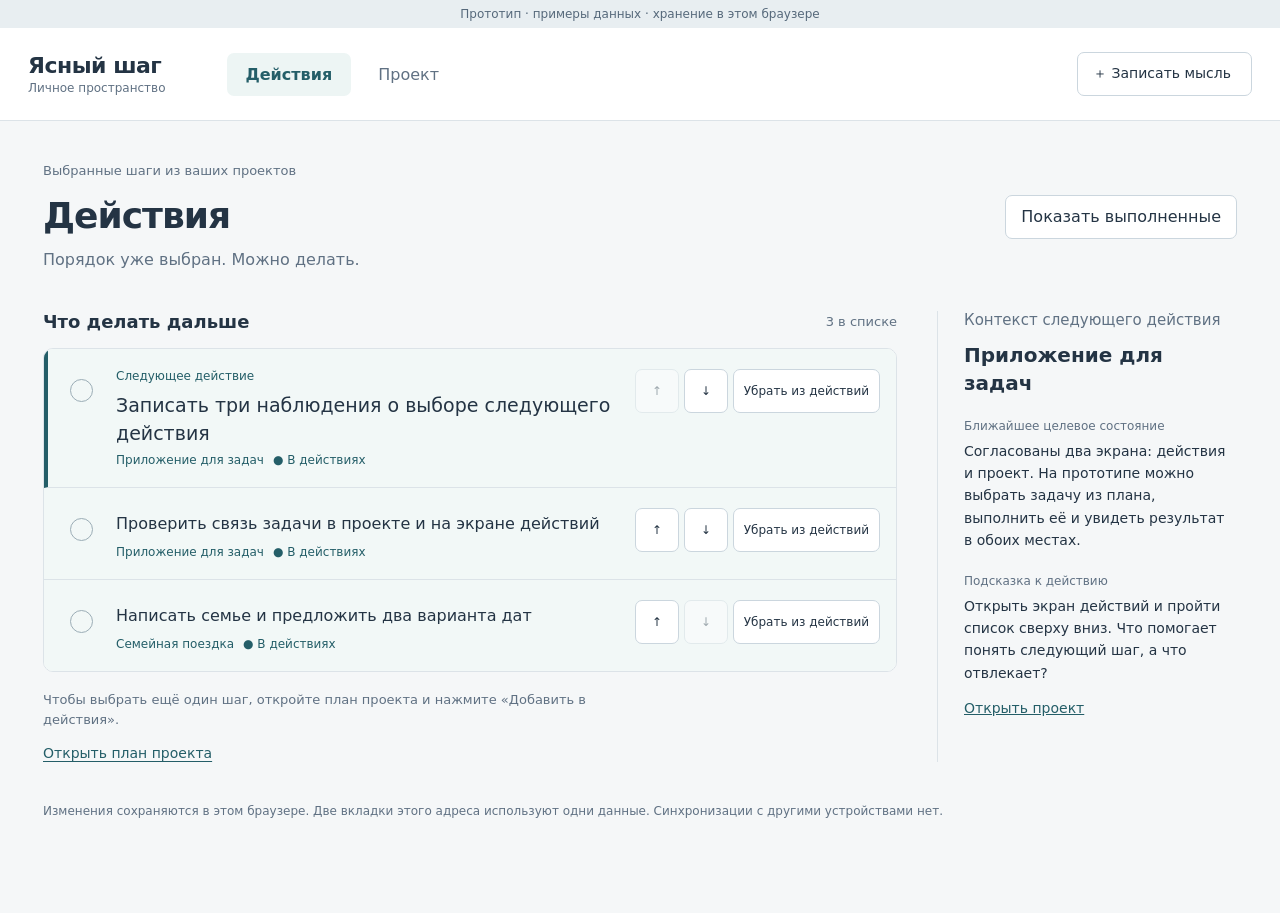
==== deliverables/clear-step/actions.html @ dcada61d "feat: replace broad concept with linked actions and project screens" ====
<!doctype html>
<html lang="ru">
<head><meta charset="utf-8"><meta name="viewport" content="width=device-width,initial-scale=1"><title>Действия — Ясный шаг</title><link rel="stylesheet" href="screen.css"></head>
<body data-screen="actions">
  <div class="demo">Прототип · примеры данных · хранение в этом браузере</div>
  <header class="app-header"><a class="brand" href="actions.html">Ясный шаг<span>Личное пространство</span></a><nav aria-label="Экраны прототипа"><a href="actions.html" aria-current="page">Действия</a><a href="project.html">Проект</a></nav><button type="button" data-action="capture" class="capture">＋ Записать мысль <span id="inbox-count"></span></button></header>
  <main>
    <div class="page-heading"><div><p class="eyebrow">Выбранные шаги из ваших проектов</p><h1>Действия</h1><p class="intro">Порядок уже выбран. Можно делать.</p></div><button type="button" id="toggle-done" data-action="toggle-done" aria-pressed="false">Показать выполненные</button></div>
    <div class="actions-layout"><section aria-label="Рабочая очередь"><div class="list-heading"><h2 id="queue-title">Что делать дальше</h2><span id="queue-count"></span></div><div id="action-list"></div><p class="footnote">Чтобы выбрать ещё один шаг, откройте план проекта и нажмите «Добавить в действия».</p><a class="text-link" href="project.html#plan">Открыть план проекта</a></section><aside class="context" aria-label="Контекст выбранного действия"><div id="action-context"></div></aside></div>
    <p id="storage-note" class="storage-note"></p>
  </main>
  <dialog id="task-dialog" aria-labelledby="task-dialog-title"><div id="task-dialog-content"></div></dialog>
  <dialog id="capture-dialog" aria-labelledby="capture-title"><div class="dialog-heading"><h2 id="capture-title">Записать мысль</h2><button type="button" data-action="close-capture" aria-label="Закрыть">×</button></div><form id="capture-form"><label>Что нужно сохранить?<textarea name="text" required maxlength="2000" placeholder="Можно пока не решать, что с этим делать"></textarea></label><div class="form-actions"><button class="primary" type="submit">Сохранить во входящие</button></div></form><p class="footnote">Запись сохраняется отдельно. Она не становится действием автоматически.</p><details><summary id="inbox-summary">Записанные мысли</summary><div id="inbox-list"></div></details></dialog>
  <div class="feedback" role="status" aria-live="polite" hidden><span id="feedback-text"></span><button type="button" data-action="undo" hidden>Отменить</button></div>
  <script src="screen.js"></script>
</body>
</html>
---- deliverables/clear-step/screen.css ----
:root{font-family:"Segoe UI",system-ui,-apple-system,sans-serif;color:#243444;background:#f5f7f8;--ink:#243444;--muted:#607183;--line:#dce3e8;--accent:#245e68;--soft:#edf5f4;--paper:#fff}*{box-sizing:border-box}body{margin:0}button,input,textarea,select{font:inherit}button,a{-webkit-tap-highlight-color:transparent}button{min-height:44px;padding:10px 15px;border:1px solid #cbd6de;border-radius:7px;background:white;color:var(--ink);cursor:pointer;font-weight:500}button:hover{background:#f1f6f7;border-color:#a1b4bd}button:disabled{opacity:.4;cursor:default}button.primary{background:var(--accent);border-color:var(--accent);color:white}button.primary:hover{background:#194a53}a{color:var(--accent)}:focus-visible{outline:3px solid #b97622;outline-offset:3px}h1,h2,h3,p{margin-top:0}h1{font-size:36px;letter-spacing:-1px;font-weight:600;margin-bottom:10px;line-height:1.2}h2{font-size:18px;font-weight:600;margin-bottom:12px}h3{font-size:16px;font-weight:600}p{line-height:1.6}small{font-size:13px;color:var(--muted)}.demo{text-align:center;padding:7px 15px;font-size:12px;background:#e8eef1;color:#56697b}.app-header{display:flex;align-items:center;gap:36px;padding:24px max(28px,calc((100vw - 1250px)/2));border-bottom:1px solid var(--line);background:white}.brand{color:var(--ink);font-size:22px;font-weight:650;text-decoration:none;letter-spacing:-.5px;white-space:nowrap}.brand span{display:block;font-size:12px;font-weight:400;color:var(--muted);letter-spacing:0;margin-top:3px}.app-header nav{display:flex;gap:8px;margin-left:25px}.app-header nav a{padding:12px 19px;text-decoration:none;color:var(--muted);border-radius:7px}.app-header nav a[aria-current=page]{color:var(--accent);background:var(--soft);font-weight:600}.capture{margin-left:auto;font-size:14px;background:transparent}.capture span{font-size:12px;margin-left:5px}main{max-width:1250px;margin:auto;padding:40px 28px 80px}.page-heading{display:flex;align-items:center;justify-content:space-between;gap:20px;margin-bottom:38px}.eyebrow{font-size:13px;color:var(--muted);margin-bottom:12px}.intro{font-size:16px;color:var(--muted);margin:0}.status-label{display:inline-block;margin-left:10px;padding:3px 8px;background:#e5f0e9;color:#386247;border-radius:5px;font-size:12px}.actions-layout{display:grid;grid-template-columns:minmax(0,1fr) 300px;gap:40px}.list-heading{display:flex;justify-content:space-between;align-items:center;gap:15px;margin-bottom:16px}.list-heading h2{margin:0}.list-heading>span{font-size:13px;color:var(--muted)}.list-heading .footnote{margin:8px 0 0}.task-list{background:white;border:1px solid var(--line);border-radius:10px;overflow:hidden}.task-row{display:flex;align-items:start;gap:12px;padding:20px 16px;border-bottom:1px solid var(--line);position:relative}.task-row:last-child{border-bottom:0}.task-row.current{background:var(--soft);border-left:4px solid var(--accent);padding-left:12px}.task-row.in-actions{background:#f2f8f7}.task-row.completed .task-title{text-decoration:line-through;color:var(--muted)}.check-button{width:44px;min-width:44px;height:44px;border:0;padding:10px;background:transparent}.check-button span{display:block;width:23px;height:23px;border:1.5px solid #9badb6;border-radius:50%;font-size:14px;line-height:20px;color:var(--accent)}.check-button:hover{background:#e3edee}.task-body{flex:1;min-width:0}.task-title{display:block;padding:0;min-height:32px;text-align:left;border:0;background:transparent;border-radius:2px;font-size:16px;font-weight:500;line-height:1.5;overflow-wrap:anywhere}.task-title:hover{background:transparent;color:var(--accent)}.current .task-title{font-size:19px}.task-meta{display:flex;gap:9px;flex-wrap:wrap;margin-top:5px;font-size:12px;color:var(--muted);align-items:center}.task-meta a{text-decoration:none}.task-state{font-size:12px;color:var(--accent);display:inline-flex;gap:5px;align-items:center}.row-controls{display:flex;gap:5px;align-items:center;flex-wrap:wrap}.row-controls button{font-size:12px;padding:8px 10px}.row-controls .order{padding:8px;min-width:36px}.row-label{font-size:12px;color:var(--accent);margin-bottom:8px}.footnote{font-size:13px;color:var(--muted);line-height:1.6;margin:18px 0 12px;max-width:75ch}.text-link{font-size:14px;text-underline-offset:3px}.context{border-left:1px solid var(--line);padding-left:26px}.context h2{font-size:15px;color:var(--muted);font-weight:500}.context h3{font-size:20px;line-height:1.4;margin:12px 0 22px}.context .context-label{display:block;color:var(--muted);font-size:12px;margin:22px 0 7px}.context p{font-size:14px}.context a{font-size:14px}.project-direction{display:grid;grid-template-columns:1fr 1fr;gap:34px;border-bottom:1px solid var(--line);padding-bottom:28px;margin-bottom:27px}.project-direction h2{font-size:14px;color:var(--muted);font-weight:500}.project-direction p{font-size:21px;line-height:1.5;margin:0;max-width:43ch;white-space:pre-wrap;overflow-wrap:anywhere}.target{border-left:3px solid #9cbfbc;padding-left:23px}.next-step{display:grid;grid-template-columns:230px minmax(0,1fr);gap:24px;padding:25px;background:var(--soft);border-radius:9px;margin-bottom:38px}.next-label h2{margin-bottom:6px;font-size:15px}.next-label small{font-size:12px}.next-step .task-title{font-size:20px}.next-step p{margin-bottom:0}.next-step .row-controls{margin-top:12px}.project-workspace{display:grid;grid-template-columns:minmax(0,1fr) 285px;gap:38px}.materials{padding-left:25px;border-left:1px solid var(--line)}.materials h2{font-size:16px;margin-bottom:20px}.materials p,.materials li{font-size:14px;line-height:1.6;color:var(--muted)}.materials ul{padding-left:19px}.materials details{padding:15px 0;border-bottom:1px solid var(--line)}summary{cursor:pointer;min-height:34px;line-height:1.5;font-size:14px}.completed-plan{margin-top:25px}.empty{padding:28px;background:white;border:1px dashed #b6c7cf;border-radius:9px}.empty h2{font-size:20px}.empty p{font-size:14px;color:var(--muted)}.storage-note{margin-top:40px;font-size:12px;color:var(--muted)}.storage-note.warning{color:#815523;background:#fbf3df;padding:12px 15px;border-radius:6px}dialog{color:var(--ink);border:1px solid var(--line);border-radius:12px;padding:28px;width:min(600px,calc(100% - 28px));max-height:90vh;overflow:auto;box-shadow:0 20px 70px #142b3c28}dialog::backdrop{background:#122a3d66}.dialog-heading{display:flex;align-items:start;justify-content:space-between;gap:20px;margin-bottom:12px}.dialog-heading button{font-size:23px;line-height:1;width:44px;min-width:44px;border:0;margin-top:-10px;margin-right:-10px}.dialog-heading h2{font-size:23px;line-height:1.3;margin:0}.dialog-project{font-size:13px;color:var(--muted);margin-bottom:22px}label{display:block;font-size:14px;color:#40556a;margin:18px 0}input,textarea,select{display:block;width:100%;margin-top:8px;padding:11px 12px;border:1px solid #b3c1cd;border-radius:7px;background:white;color:var(--ink);font-size:16px}textarea{min-height:110px;resize:vertical;line-height:1.6}.form-actions{display:flex;justify-content:flex-end;gap:10px;flex-wrap:wrap;margin-top:22px}.task-options{display:flex;gap:8px;flex-wrap:wrap;border-top:1px solid var(--line);margin-top:20px;padding-top:20px}.form-error{font-size:14px;color:#a23e2c}.feedback{position:fixed;bottom:22px;left:50%;transform:translateX(-50%);background:#233e4a;color:white;padding:13px 18px;border-radius:9px;max-width:min(750px,calc(100vw - 30px));z-index:20;box-shadow:0 6px 24px #122a3d22;font-size:14px;line-height:1.5}.feedback button{margin-left:12px;background:transparent;border-color:#78929d;color:white;min-height:38px;padding:6px 12px}.inbox-item{border-bottom:1px solid var(--line);padding:12px 0;font-size:14px;white-space:pre-wrap;overflow-wrap:anywhere}
@media(max-width:1050px){.app-header{padding:20px 25px;gap:20px}.app-header nav{margin-left:0}.actions-layout{grid-template-columns:minmax(0,1fr) 240px;gap:25px}.context{padding-left:20px}.project-workspace{grid-template-columns:1fr}.materials{padding:25px 0 0;border-left:0;border-top:1px solid var(--line)}.row-controls .order{display:none}.next-step{grid-template-columns:200px 1fr}}
@media(max-width:760px){main{padding:28px 18px 100px}.app-header{padding:16px 18px;gap:12px;flex-wrap:wrap}.brand{font-size:20px}.brand span{font-size:11px}.app-header nav{order:3;width:100%;border-top:1px solid var(--line);padding-top:10px;margin-top:5px}.app-header nav a{padding:9px 16px}.capture{font-size:12px;padding:9px 10px}.demo{font-size:11px}h1{font-size:30px}.page-heading{align-items:start;flex-direction:column;margin-bottom:27px}.page-heading>button{font-size:13px}.actions-layout{grid-template-columns:1fr}.context{padding:22px 0 0;border-left:0;border-top:1px solid var(--line)}.task-row{padding:17px 10px;gap:8px;flex-wrap:wrap}.task-row.current{padding-left:6px}.task-title{font-size:15px}.current .task-title{font-size:17px}.task-body{min-width:calc(100% - 60px)}.row-controls{margin-left:52px}.row-controls .order{display:inline-block;min-width:44px}.task-meta{font-size:12px}.project-direction{grid-template-columns:1fr;gap:25px}.project-direction p{font-size:19px}.target{padding-left:18px}.next-step{display:block;padding:20px}.next-label{margin-bottom:18px}.next-step .task-title{font-size:18px}.next-step .row-controls{margin-left:0}.list-heading{align-items:start;flex-wrap:wrap}.list-heading button{font-size:13px}.intro{font-size:14px}.feedback{bottom:16px;width:calc(100% - 30px)}dialog{padding:23px 20px}.form-actions button{flex-grow:1}}
@media(prefers-reduced-motion:reduce){*{scroll-behavior:auto!important}}
.row-controls .order{display:inline-block;min-width:44px}
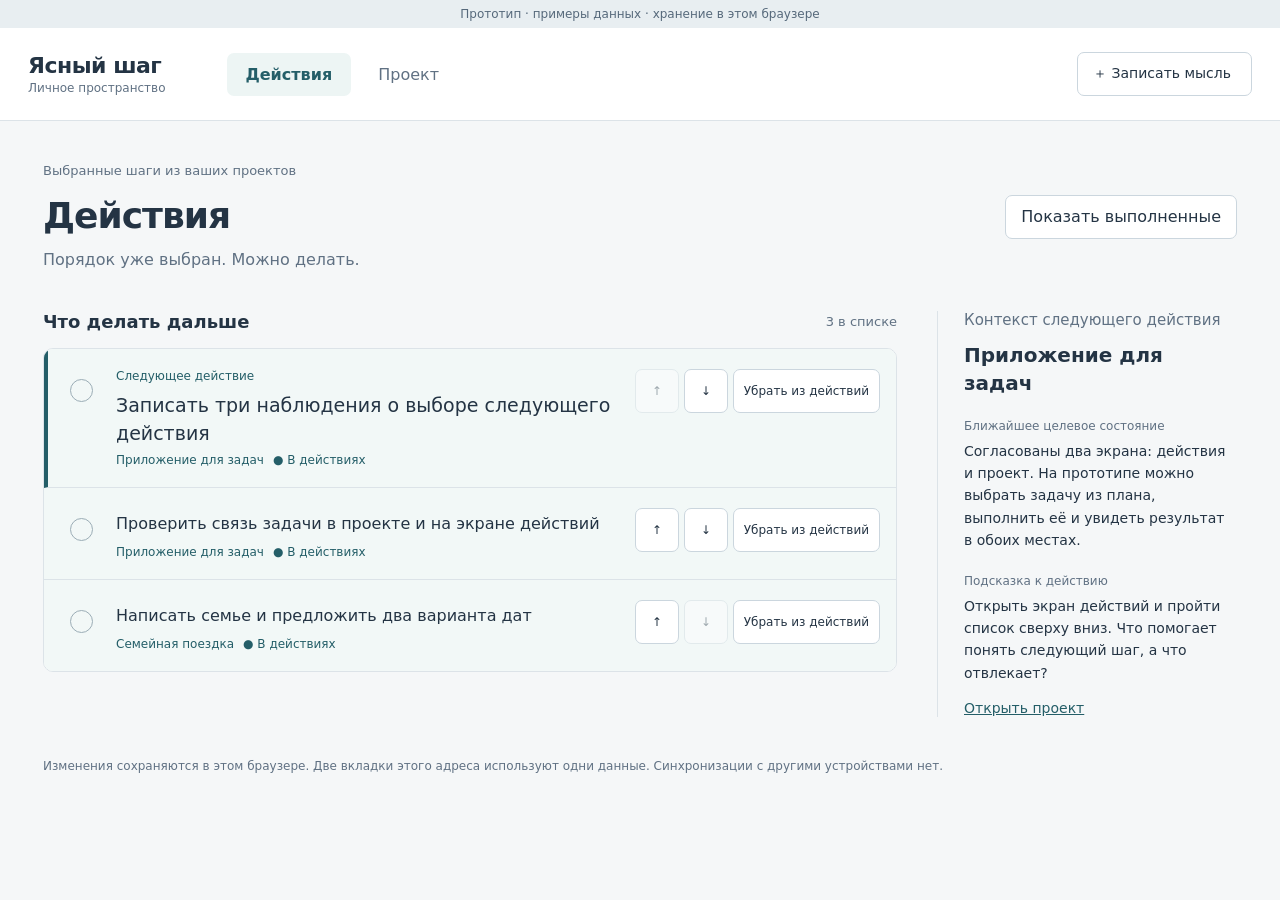
==== commit 630d0969: "fix: remove ambiguous project-plan link from actions" ====
--- a/deliverables/clear-step/actions.html
+++ b/deliverables/clear-step/actions.html
@@ -6,7 +6,7 @@
   <header class="app-header"><a class="brand" href="actions.html">Ясный шаг<span>Личное пространство</span></a><nav aria-label="Экраны прототипа"><a href="actions.html" aria-current="page">Действия</a><a href="project.html">Проект</a></nav><button type="button" data-action="capture" class="capture">＋ Записать мысль <span id="inbox-count"></span></button></header>
   <main>
     <div class="page-heading"><div><p class="eyebrow">Выбранные шаги из ваших проектов</p><h1>Действия</h1><p class="intro">Порядок уже выбран. Можно делать.</p></div><button type="button" id="toggle-done" data-action="toggle-done" aria-pressed="false">Показать выполненные</button></div>
-    <div class="actions-layout"><section aria-label="Рабочая очередь"><div class="list-heading"><h2 id="queue-title">Что делать дальше</h2><span id="queue-count"></span></div><div id="action-list"></div><p class="footnote">Чтобы выбрать ещё один шаг, откройте план проекта и нажмите «Добавить в действия».</p><a class="text-link" href="project.html#plan">Открыть план проекта</a></section><aside class="context" aria-label="Контекст выбранного действия"><div id="action-context"></div></aside></div>
+    <div class="actions-layout"><section aria-label="Рабочая очередь"><div class="list-heading"><h2 id="queue-title">Что делать дальше</h2><span id="queue-count"></span></div><div id="action-list"></div></section><aside class="context" aria-label="Контекст выбранного действия"><div id="action-context"></div></aside></div>
     <p id="storage-note" class="storage-note"></p>
   </main>
   <dialog id="task-dialog" aria-labelledby="task-dialog-title"><div id="task-dialog-content"></div></dialog>
--- a/deliverables/clear-step/screen.css
+++ b/deliverables/clear-step/screen.css
@@ -3,3 +3,4 @@
 @media(max-width:760px){main{padding:28px 18px 100px}.app-header{padding:16px 18px;gap:12px;flex-wrap:wrap}.brand{font-size:20px}.brand span{font-size:11px}.app-header nav{order:3;width:100%;border-top:1px solid var(--line);padding-top:10px;margin-top:5px}.app-header nav a{padding:9px 16px}.capture{font-size:12px;padding:9px 10px}.demo{font-size:11px}h1{font-size:30px}.page-heading{align-items:start;flex-direction:column;margin-bottom:27px}.page-heading>button{font-size:13px}.actions-layout{grid-template-columns:1fr}.context{padding:22px 0 0;border-left:0;border-top:1px solid var(--line)}.task-row{padding:17px 10px;gap:8px;flex-wrap:wrap}.task-row.current{padding-left:6px}.task-title{font-size:15px}.current .task-title{font-size:17px}.task-body{min-width:calc(100% - 60px)}.row-controls{margin-left:52px}.row-controls .order{display:inline-block;min-width:44px}.task-meta{font-size:12px}.project-direction{grid-template-columns:1fr;gap:25px}.project-direction p{font-size:19px}.target{padding-left:18px}.next-step{display:block;padding:20px}.next-label{margin-bottom:18px}.next-step .task-title{font-size:18px}.next-step .row-controls{margin-left:0}.list-heading{align-items:start;flex-wrap:wrap}.list-heading button{font-size:13px}.intro{font-size:14px}.feedback{bottom:16px;width:calc(100% - 30px)}dialog{padding:23px 20px}.form-actions button{flex-grow:1}}
 @media(prefers-reduced-motion:reduce){*{scroll-behavior:auto!important}}
 .row-controls .order{display:inline-block;min-width:44px}
+.editable-heading{display:flex;align-items:center;justify-content:space-between;gap:10px;margin-bottom:12px}.editable-heading h2{margin:0}.editable-heading button{border:0;background:transparent;color:var(--accent);font-size:13px;padding:8px;flex-shrink:0}.editable-heading button:hover{background:var(--soft)}
